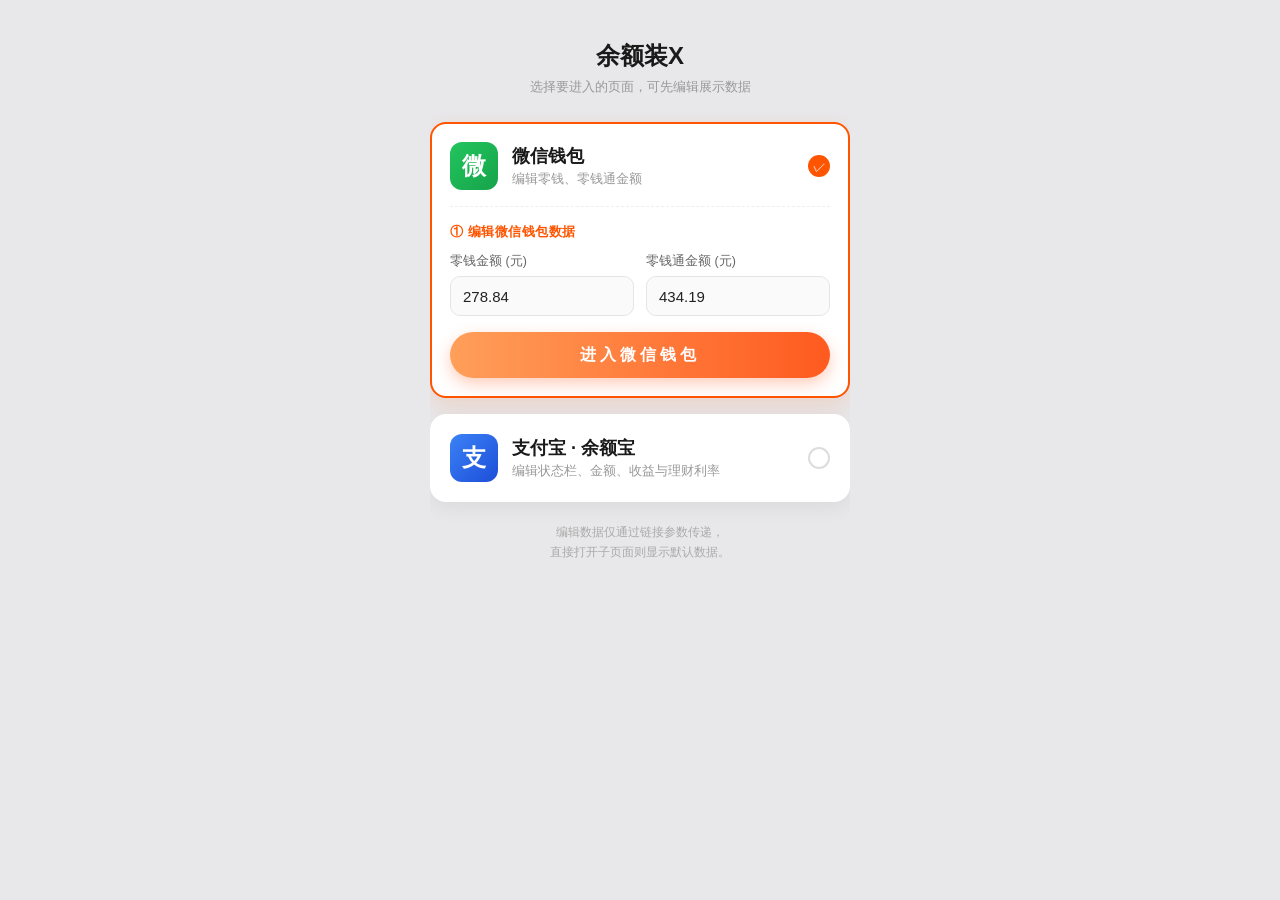
==== index.html @ d1eb5d6d "feat: 入口页选择与数据传参，微信钱包/余额宝页面支持编辑" ====
<!DOCTYPE html>
<html lang="zh-CN">
<head>
    <meta charset="UTF-8">
    <meta name="viewport" content="width=device-width, initial-scale=1.0">
    <title>余额装X - 入口</title>
    <style>
        * {
            margin: 0;
            padding: 0;
            box-sizing: border-box;
            font-family: -apple-system, BlinkMacSystemFont, "PingFang SC", "Helvetica Neue", Arial, sans-serif;
        }

        body {
            background-color: #e8e8ea;
            color: #333;
            font-size: 16px;
            min-height: 100vh;
            display: flex;
            justify-content: center;
            align-items: flex-start;
            padding: 40px 16px;
        }

        .entry-wrap {
            width: 100%;
            max-width: 420px;
            min-width: 0;
            overflow-x: hidden;
        }

        .page-title {
            text-align: center;
            font-size: 24px;
            font-weight: 700;
            color: #1a1a1a;
            margin-bottom: 6px;
        }

        .page-sub {
            text-align: center;
            font-size: 13px;
            color: #999;
            margin-bottom: 26px;
        }

        /* 选择卡片 */
        .choice-card {
            background: #fff;
            border-radius: 16px;
            padding: 18px;
            margin-bottom: 16px;
            box-shadow: 0 6px 20px rgba(0, 0, 0, 0.06);
            border: 2px solid transparent;
            cursor: pointer;
            transition: border-color .2s, box-shadow .2s;
            overflow: hidden;
        }

        .choice-card.active {
            border-color: #ff5500;
            box-shadow: 0 8px 24px rgba(255, 85, 0, 0.15);
        }

        .choice-head {
            display: flex;
            align-items: center;
            gap: 14px;
        }

        .choice-icon {
            width: 48px;
            height: 48px;
            border-radius: 12px;
            display: flex;
            align-items: center;
            justify-content: center;
            font-size: 24px;
            color: #fff;
            font-weight: 700;
            flex-shrink: 0;
        }

        .icon-vx { background: linear-gradient(135deg, #22c55e, #16a34a); }
        .icon-zfb { background: linear-gradient(135deg, #3b82f6, #1d4ed8); }

        .choice-info { flex: 1; }

        .choice-name {
            font-size: 18px;
            font-weight: 600;
            color: #1a1a1a;
        }

        .choice-desc {
            font-size: 12.5px;
            color: #999;
            margin-top: 3px;
        }

        .choice-check {
            width: 22px;
            height: 22px;
            border-radius: 50%;
            border: 2px solid #ddd;
            display: flex;
            align-items: center;
            justify-content: center;
            color: #fff;
            font-size: 13px;
            flex-shrink: 0;
        }

        .choice-card.active .choice-check {
            background: #ff5500;
            border-color: #ff5500;
        }

        /* 编辑表单 */
        .form-panel {
            display: none;
            border-top: 1px dashed #eee;
            margin-top: 16px;
            padding-top: 16px;
        }

        .choice-card.active .form-panel {
            display: block;
        }

        .form-title {
            font-size: 13px;
            color: #ff5500;
            font-weight: 600;
            margin-bottom: 12px;
            letter-spacing: .5px;
        }

        .form-grid {
            display: grid;
            grid-template-columns: 1fr 1fr;
            gap: 12px;
            min-width: 0;
        }

        .form-item {
            display: flex;
            flex-direction: column;
            gap: 6px;
            min-width: 0;
            max-width: 100%;
        }

        .form-item.full {
            grid-column: 1 / -1;
        }

        .form-item label {
            font-size: 12.5px;
            color: #666;
            white-space: nowrap;
            overflow: hidden;
            text-overflow: ellipsis;
        }

        .form-item input {
            width: 100%;
            max-width: 100%;
            min-width: 0;
            height: 40px;
            border: 1px solid #e5e5e5;
            border-radius: 10px;
            padding: 0 12px;
            font-size: 15px;
            color: #222;
            background: #fafafa;
            outline: none;
            transition: border-color .2s, background .2s, box-shadow .2s;
            -webkit-appearance: none;
            appearance: none;
        }

        .form-item input:focus {
            border-color: #ff5500;
            background: #fff;
            box-shadow: 0 0 0 3px rgba(255, 85, 0, 0.12);
        }

        .form-item input::-webkit-outer-spin-button,
        .form-item input::-webkit-inner-spin-button {
            -webkit-appearance: none;
            margin: 0;
        }

        .form-item input[type=number] {
            -moz-appearance: textfield;
        }

        .btn-enter {
            width: 100%;
            height: 46px;
            border: none;
            border-radius: 23px;
            margin-top: 16px;
            font-size: 16px;
            font-weight: 600;
            letter-spacing: 4px;
            color: #fff;
            cursor: pointer;
            background: linear-gradient(90deg, #ff9f5a 0%, #ff5a1f 100%);
            box-shadow: 0 6px 16px rgba(255, 90, 31, 0.3);
            transition: transform .15s, box-shadow .15s;
        }

        .btn-enter:active {
            transform: scale(.98);
            box-shadow: 0 3px 10px rgba(255, 90, 31, 0.25);
        }

        .tip {
            text-align: center;
            font-size: 12px;
            color: #aaa;
            margin-top: 20px;
            line-height: 1.7;
        }

        @media (max-width: 400px) {
            .form-grid { grid-template-columns: 1fr; }
            body { padding: 24px 12px; }
        }
    </style>
</head>
<body>
    <div class="entry-wrap">
        <div class="page-title">余额装X</div>
        <div class="page-sub">选择要进入的页面，可先编辑展示数据</div>

        <!-- 选择1：微信 / 支付宝 -->
        <div class="choice-card" id="cardVx">
            <div class="choice-head">
                <div class="choice-icon icon-vx">微</div>
                <div class="choice-info">
                    <div class="choice-name">微信钱包</div>
                    <div class="choice-desc">编辑零钱、零钱通金额</div>
                </div>
                <div class="choice-check">✓</div>
            </div>

            <!-- 选择2-①：vx 编辑表单 -->
            <div class="form-panel">
                <div class="form-title">① 编辑微信钱包数据</div>
                <div class="form-grid">
                    <div class="form-item">
                        <label for="vx_lingqian">零钱金额 (元)</label>
                        <input id="vx_lingqian" type="text" inputmode="decimal" value="278.84">
                    </div>
                    <div class="form-item">
                        <label for="vx_lingqiantong">零钱通金额 (元)</label>
                        <input id="vx_lingqiantong" type="text" inputmode="decimal" value="434.19">
                    </div>
                </div>
                <button class="btn-enter" id="btnEnterVx">进入微信钱包</button>
            </div>
        </div>

        <div class="choice-card" id="cardZfb">
            <div class="choice-head">
                <div class="choice-icon icon-zfb">支</div>
                <div class="choice-info">
                    <div class="choice-name">支付宝 · 余额宝</div>
                    <div class="choice-desc">编辑状态栏、金额、收益与理财利率</div>
                </div>
                <div class="choice-check">✓</div>
            </div>

            <!-- 选择2-②：zfb 编辑表单 -->
            <div class="form-panel">
                <div class="form-title">② 编辑余额宝数据</div>
                <div class="form-grid">
                    <div class="form-item">
                        <label for="zfb_time">状态栏时间</label>
                        <input id="zfb_time" type="text" value="10:33">
                    </div>
                    <div class="form-item">
                        <label for="zfb_battery">电量比值 (0-100)</label>
                        <input id="zfb_battery" type="number" min="0" max="100" value="41">
                    </div>
                    <div class="form-item full">
                        <label for="zfb_rate7d">七日年化率 (%)</label>
                        <input id="zfb_rate7d" type="text" inputmode="decimal" value="0.9620">
                    </div>
                    <div class="form-item full">
                        <label for="zfb_total">总金额 (元)</label>
                        <input id="zfb_total" type="text" inputmode="decimal" value="1065510.96">
                    </div>
                    <div class="form-item">
                        <label for="zfb_available">可用 (元)</label>
                        <input id="zfb_available" type="text" inputmode="decimal" value="1065510.96">
                    </div>
                    <div class="form-item">
                        <label for="zfb_saved">攒着 (元)</label>
                        <input id="zfb_saved" type="text" inputmode="decimal" value="0.00">
                    </div>
                    <div class="form-item">
                        <label for="zfb_yesterday">昨日收益 (元)</label>
                        <input id="zfb_yesterday" type="text" inputmode="decimal" value="21.70">
                    </div>
                    <div class="form-item">
                        <label for="zfb_cumulative">累计收益 (元)</label>
                        <input id="zfb_cumulative" type="text" inputmode="decimal" value="100175.27">
                    </div>
                    <div class="form-item">
                        <label for="zfb_huoqi">活期理财利率 (%)</label>
                        <input id="zfb_huoqi" type="text" inputmode="decimal" value="1.92">
                    </div>
                    <div class="form-item">
                        <label for="zfb_dingqi">定期理财利率 (%)</label>
                        <input id="zfb_dingqi" type="text" inputmode="decimal" value="3.36">
                    </div>
                </div>
                <button class="btn-enter" id="btnEnterZfb">进入余额宝</button>
            </div>
        </div>

        <div class="tip">编辑数据仅通过链接参数传递，<br>直接打开子页面则显示默认数据。</div>
    </div>

    <script>
        var cardVx = document.getElementById('cardVx');
        var cardZfb = document.getElementById('cardZfb');

        cardVx.addEventListener('click', function (e) {
            if (e.target.tagName === 'INPUT' || e.target.tagName === 'BUTTON') return;
            cardVx.classList.add('active');
            cardZfb.classList.remove('active');
        });

        cardZfb.addEventListener('click', function (e) {
            if (e.target.tagName === 'INPUT' || e.target.tagName === 'BUTTON') return;
            cardZfb.classList.add('active');
            cardVx.classList.remove('active');
        });

        cardVx.classList.add('active');

        function val(id) {
            return encodeURIComponent(document.getElementById(id).value.trim());
        }

        document.getElementById('btnEnterVx').addEventListener('click', function () {
            var qs = 'lingqian=' + val('vx_lingqian') + '&lingqiantong=' + val('vx_lingqiantong');
            window.location.href = 'pages/vx.html?' + qs;
        });

        document.getElementById('btnEnterZfb').addEventListener('click', function () {
            var qs = [
                'time=' + val('zfb_time'),
                'battery=' + val('zfb_battery'),
                'rate7d=' + val('zfb_rate7d'),
                'total=' + val('zfb_total'),
                'available=' + val('zfb_available'),
                'saved=' + val('zfb_saved'),
                'yesterday=' + val('zfb_yesterday'),
                'cumulative=' + val('zfb_cumulative'),
                'huoqi=' + val('zfb_huoqi'),
                'dingqi=' + val('zfb_dingqi')
            ].join('&');
            window.location.href = 'pages/zfb.html?' + qs;
        });
    </script>
</body>
</html>
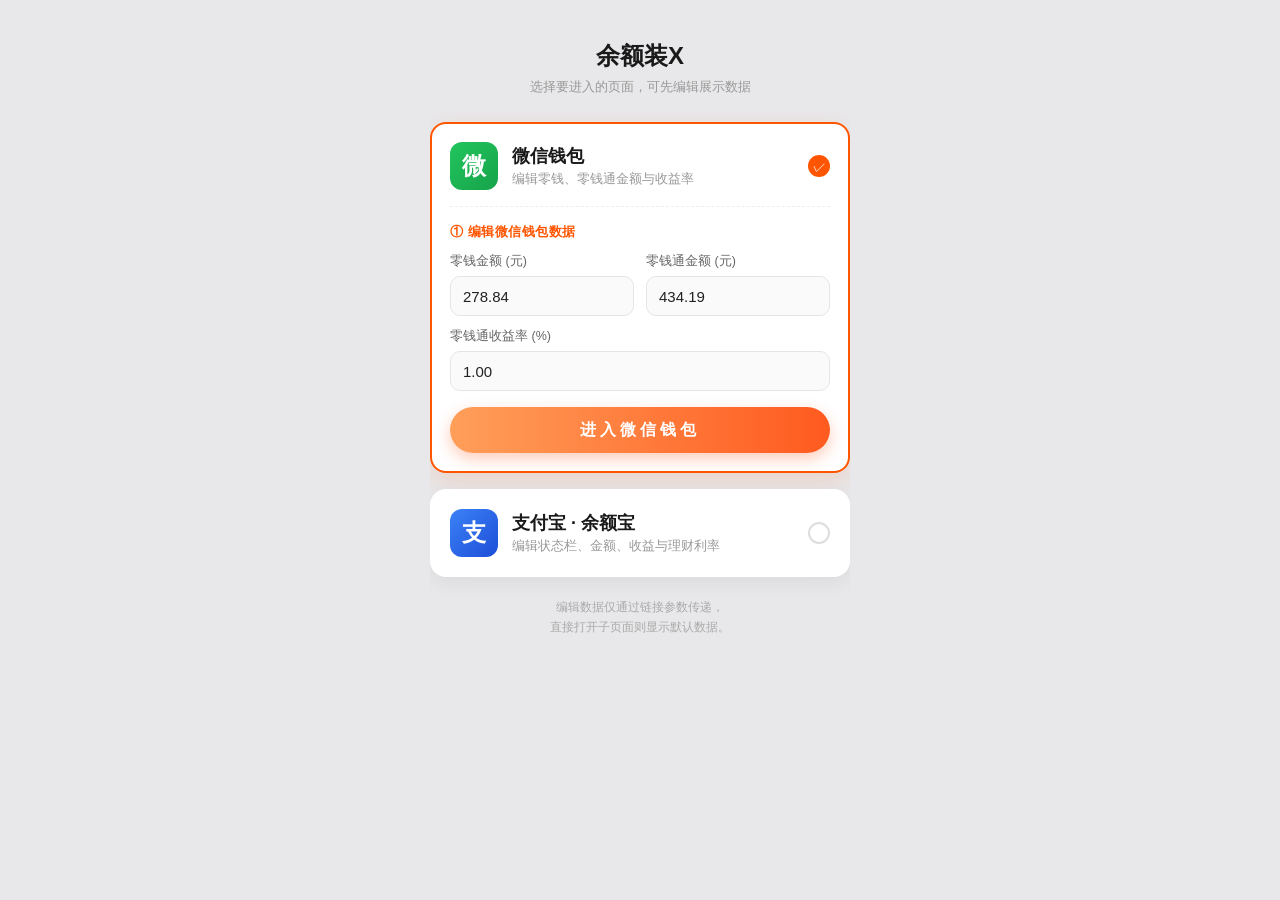
==== commit 2a9bd90f: "feat: 微信零钱通收益率输入框支持" ====
--- a/index.html
+++ b/index.html
@@ -243,7 +243,7 @@
                 <div class="choice-icon icon-vx">微</div>
                 <div class="choice-info">
                     <div class="choice-name">微信钱包</div>
-                    <div class="choice-desc">编辑零钱、零钱通金额</div>
+                    <div class="choice-desc">编辑零钱、零钱通金额与收益率</div>
                 </div>
                 <div class="choice-check">✓</div>
             </div>
@@ -259,6 +259,10 @@
                     <div class="form-item">
                         <label for="vx_lingqiantong">零钱通金额 (元)</label>
                         <input id="vx_lingqiantong" type="text" inputmode="decimal" value="434.19">
+                    </div>
+                    <div class="form-item full">
+                        <label for="vx_rate">零钱通收益率 (%)</label>
+                        <input id="vx_rate" type="text" inputmode="decimal" value="1.00">
                     </div>
                 </div>
                 <button class="btn-enter" id="btnEnterVx">进入微信钱包</button>
@@ -350,7 +354,7 @@
         }
 
         document.getElementById('btnEnterVx').addEventListener('click', function () {
-            var qs = 'lingqian=' + val('vx_lingqian') + '&lingqiantong=' + val('vx_lingqiantong');
+            var qs = 'lingqian=' + val('vx_lingqian') + '&lingqiantong=' + val('vx_lingqiantong') + '&rate=' + val('vx_rate');
             window.location.href = 'pages/vx.html?' + qs;
         });
 
